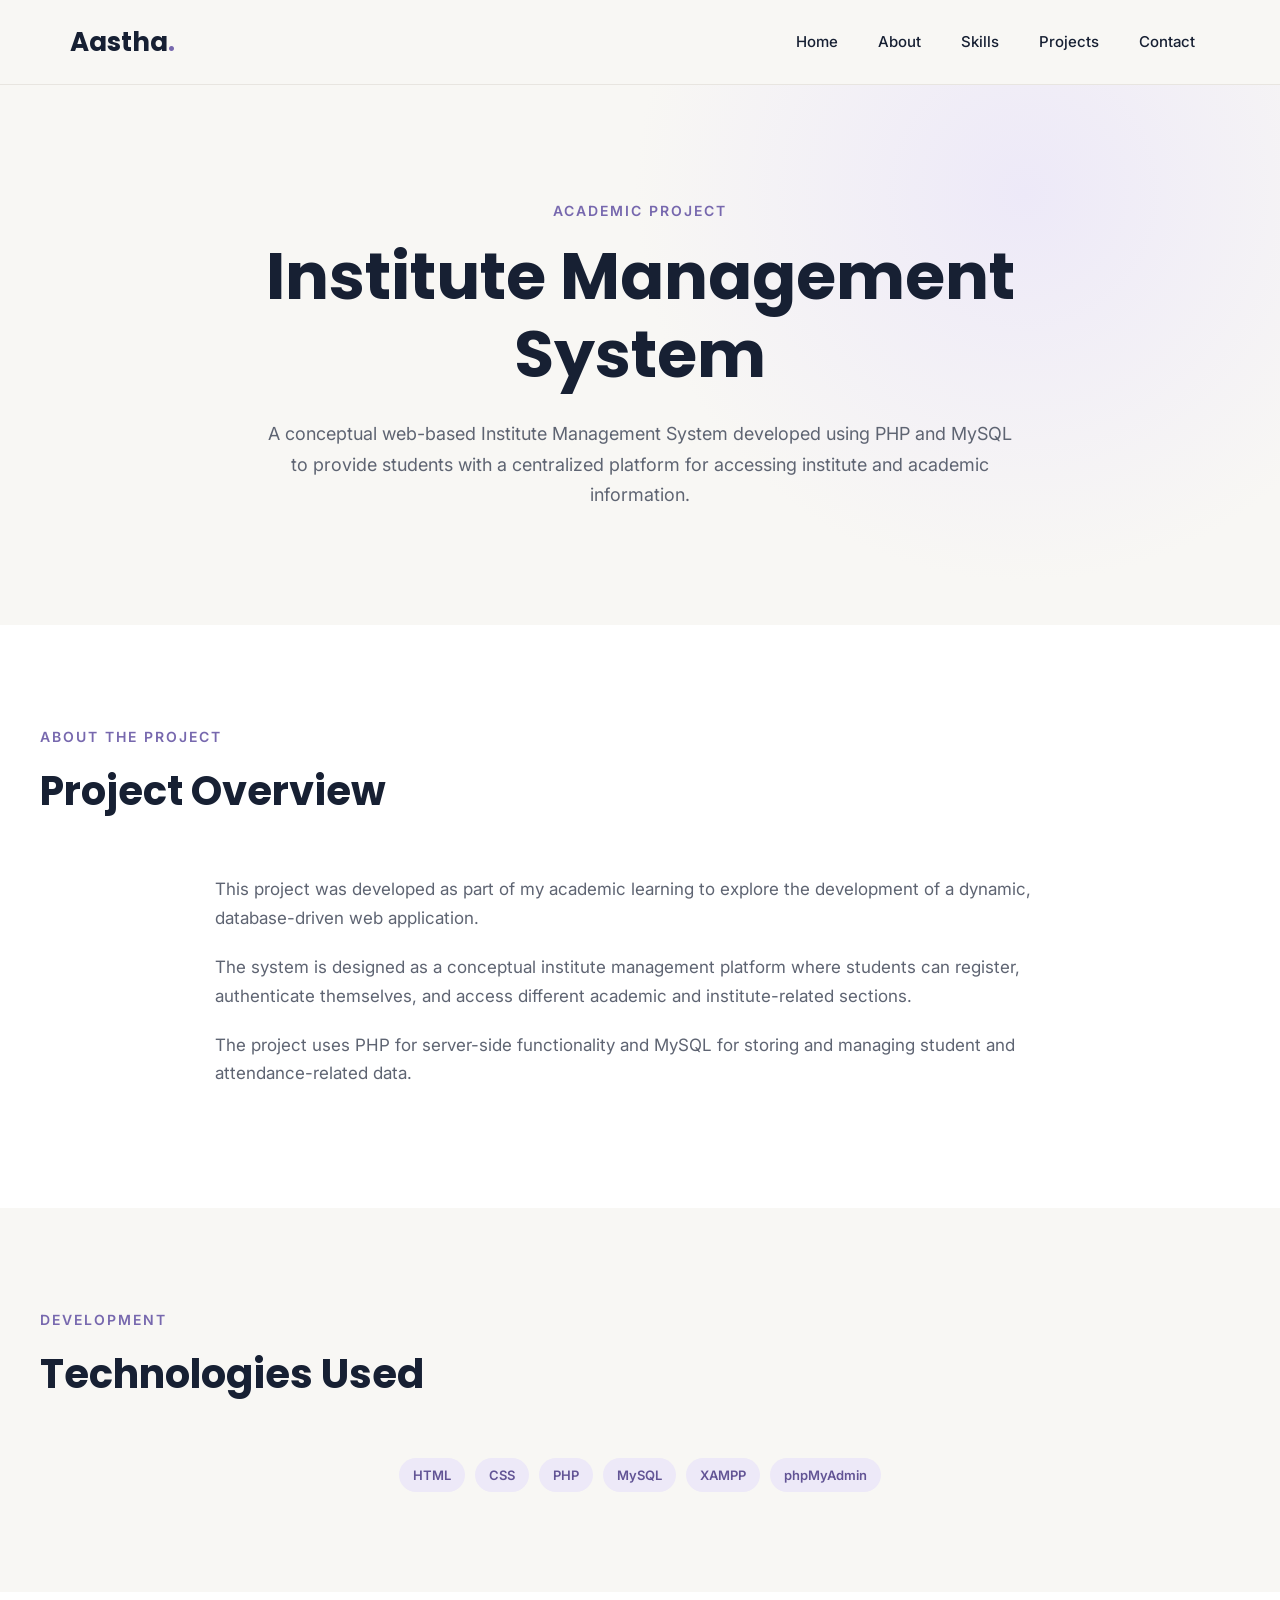
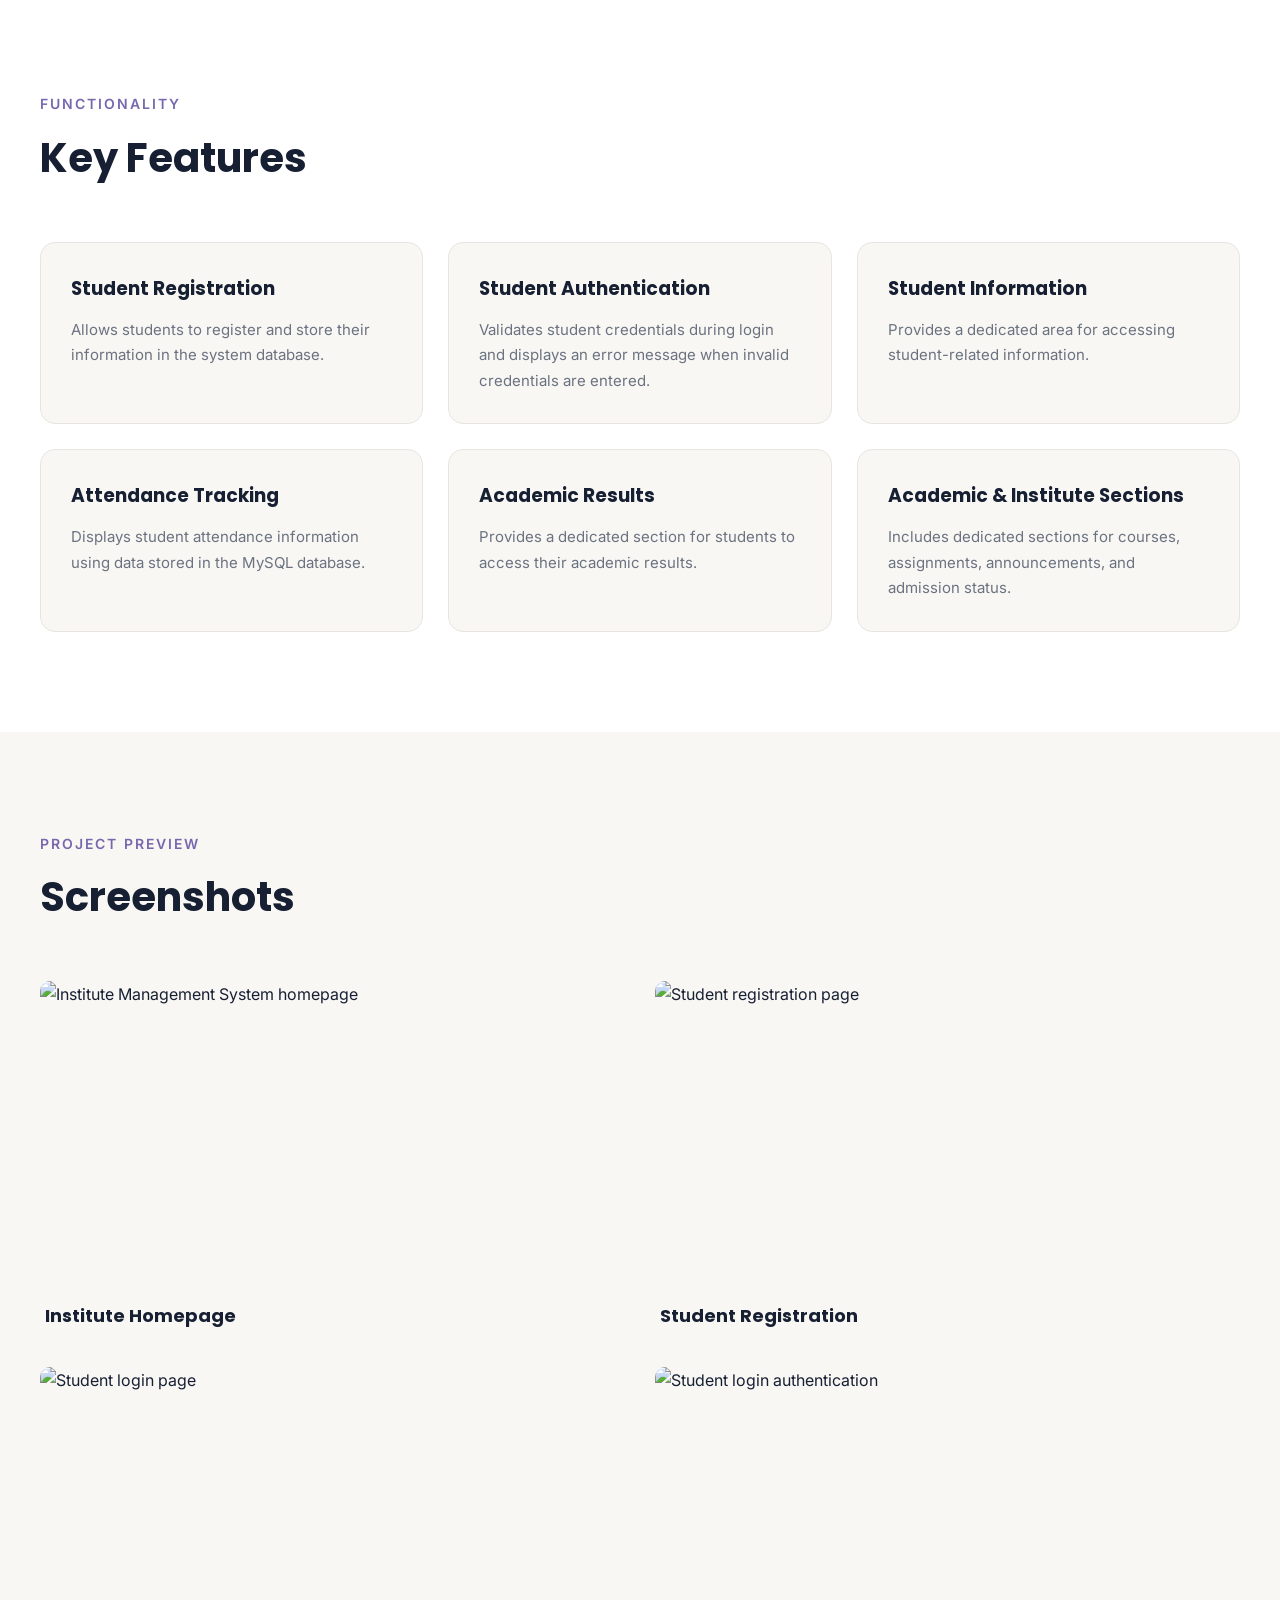
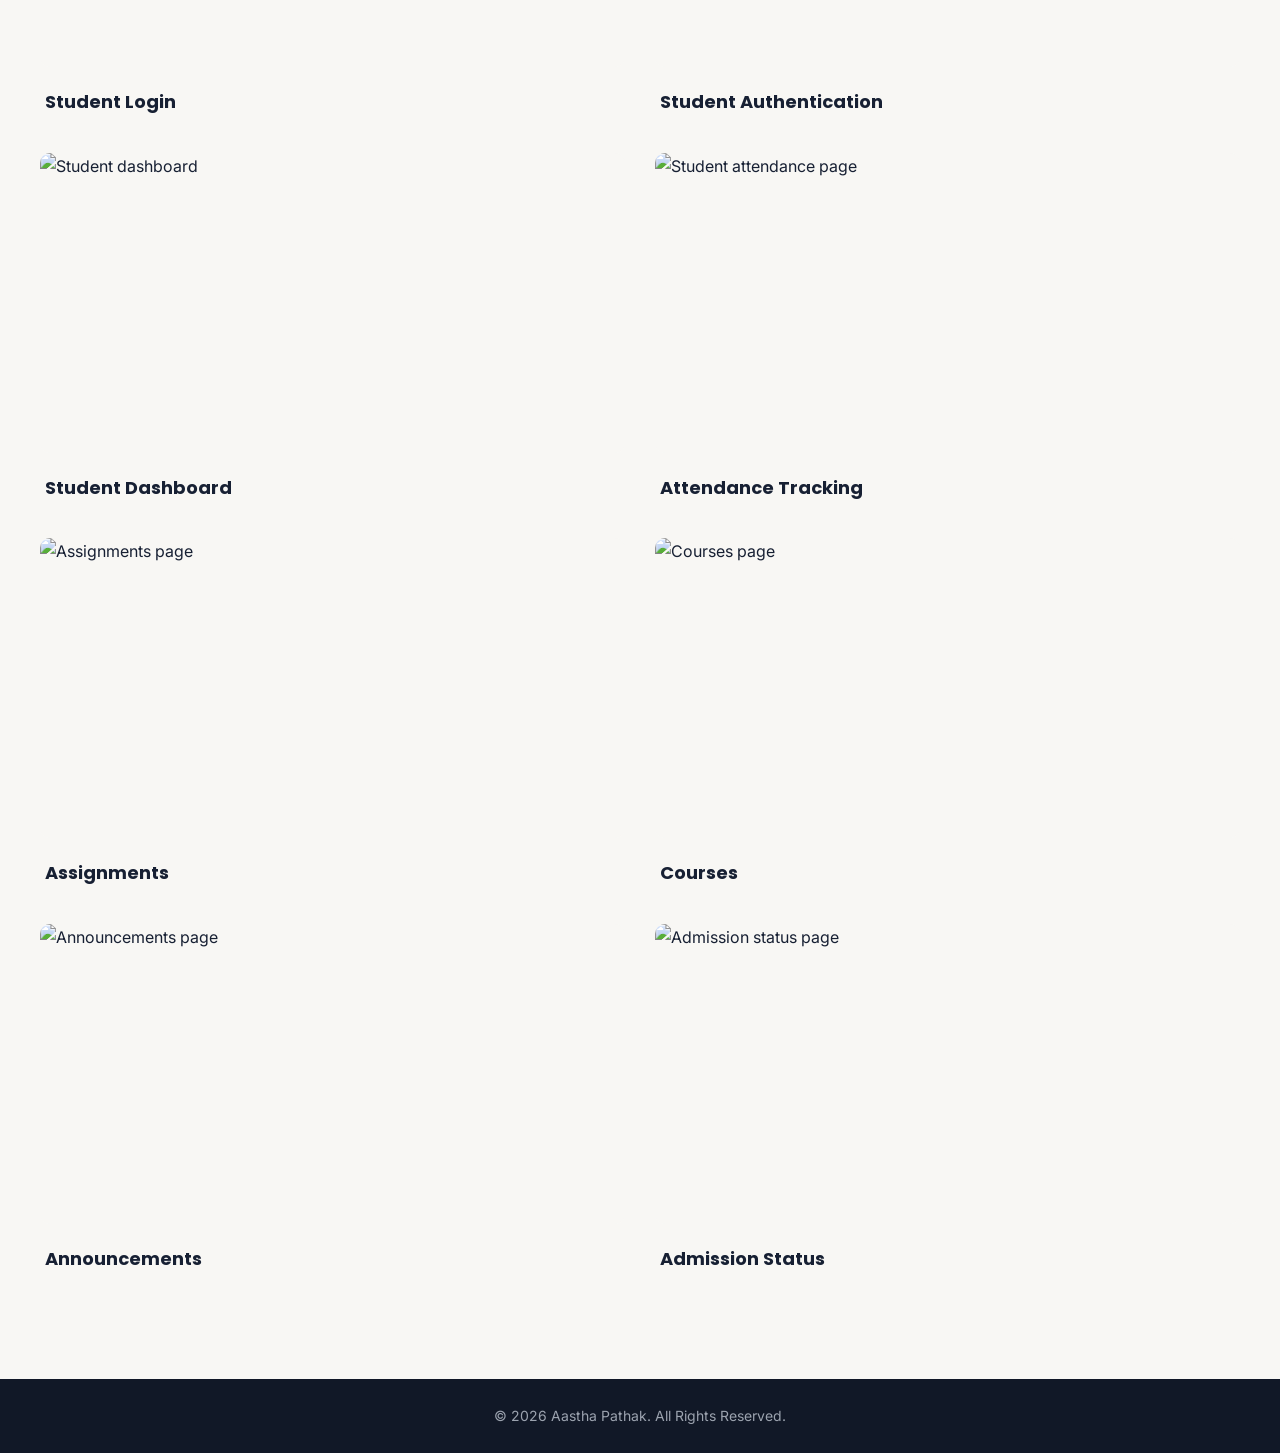
==== project.html @ 31c499fb "Add files via upload" ====
<!DOCTYPE html>
<html lang="en">

<head>

    <meta charset="UTF-8">

    <meta name="viewport" content="width=device-width, initial-scale=1.0">

    <title>Institute Management System | Aastha Pathak</title>

    <!-- Google Fonts -->
    <link rel="preconnect" href="https://fonts.googleapis.com">
    <link rel="preconnect" href="https://fonts.gstatic.com" crossorigin>

    <link
        href="https://fonts.googleapis.com/css2?family=Inter:wght@400;500;600&family=Poppins:wght@500;600;700&display=swap"
        rel="stylesheet">

    <!-- Main CSS -->
    <link rel="stylesheet" href="style.css">

</head>


<body>


    <!-- ==================== NAVIGATION ==================== -->

    <header>

        <nav class="navbar">

            <a href="index.html" class="logo">
                Aastha<span>.</span>
            </a>


            <ul class="nav-links">

                <li>
                    <a href="index.html">Home</a>
                </li>

                <li>
                    <a href="index.html#about">About</a>
                </li>

                <li>
                    <a href="index.html#skills">Skills</a>
                </li>

                <li>
                    <a href="index.html#projects">Projects</a>
                </li>

                <li>
                    <a href="index.html#contact">Contact</a>
                </li>

            </ul>

        </nav>

    </header>



    <!-- ==================== PROJECT HERO ==================== -->

    <section class="project-hero">

        <div class="project-hero-content">

            <p class="section-label">
                Academic Project
            </p>

            <h1>
                Institute Management System
            </h1>

            <p>
                A conceptual web-based Institute Management System
                developed using PHP and MySQL to provide students
                with a centralized platform for accessing institute
                and academic information.
            </p>

        </div>

    </section>



    <!-- ==================== PROJECT OVERVIEW ==================== -->

    <section class="section project-overview">

        <div class="section-heading">

            <p class="section-label">
                About The Project
            </p>

            <h2>
                Project Overview
            </h2>

        </div>


        <div class="project-overview-content">

            <p>
                This project was developed as part of my academic
                learning to explore the development of a dynamic,
                database-driven web application.
            </p>


            <p>
                The system is designed as a conceptual institute
                management platform where students can register,
                authenticate themselves, and access different
                academic and institute-related sections.
            </p>


            <p>
                The project uses PHP for server-side functionality
                and MySQL for storing and managing student and
                attendance-related data.
            </p>

        </div>

    </section>



    <!-- ==================== TECHNOLOGIES ==================== -->

    <section class="section project-tech">

        <div class="section-heading">

            <p class="section-label">
                Development
            </p>

            <h2>
                Technologies Used
            </h2>

        </div>


        <div class="technologies project-tech-list">

            <span>HTML</span>

            <span>CSS</span>

            <span>PHP</span>

            <span>MySQL</span>

            <span>XAMPP</span>

            <span>phpMyAdmin</span>

        </div>

    </section>



    <!-- ==================== FEATURES ==================== -->

    <section class="section project-features">

        <div class="section-heading">

            <p class="section-label">
                Functionality
            </p>

            <h2>
                Key Features
            </h2>

        </div>


        <div class="features-container">


            <div class="feature-card">

                <h3>
                    Student Registration
                </h3>

                <p>
                    Allows students to register and store their
                    information in the system database.
                </p>

            </div>



            <div class="feature-card">

                <h3>
                    Student Authentication
                </h3>

                <p>
                    Validates student credentials during login
                    and displays an error message when invalid
                    credentials are entered.
                </p>

            </div>



            <div class="feature-card">

                <h3>
                    Student Information
                </h3>

                <p>
                    Provides a dedicated area for accessing
                    student-related information.
                </p>

            </div>



            <div class="feature-card">

                <h3>
                    Attendance Tracking
                </h3>

                <p>
                    Displays student attendance information
                    using data stored in the MySQL database.
                </p>

            </div>



            <div class="feature-card">

                <h3>
                    Academic Results
                </h3>

                <p>
                    Provides a dedicated section for students
                    to access their academic results.
                </p>

            </div>



            <div class="feature-card">

                <h3>
                    Academic & Institute Sections
                </h3>

                <p>
                    Includes dedicated sections for courses,
                    assignments, announcements, and admission status.
                </p>

            </div>


        </div>

    </section>



    <!-- ==================== SCREENSHOTS ==================== -->

    <section class="section screenshots-section">

        <div class="section-heading">

            <p class="section-label">
                Project Preview
            </p>

            <h2>
                Screenshots
            </h2>

        </div>


        <div class="screenshots-container">


            <div class="screenshot-card">

                <img src="images/Home.jpg" alt="Institute Management System homepage">

                <h3>
                    Institute Homepage
                </h3>

            </div>


            <div class="screenshot-card">

                <img src="images/Registration.jpg" alt="Student registration page">

                <h3>
                    Student Registration
                </h3>

            </div>


            <div class="screenshot-card">

                <img src="images/Studentlogin.jpg" alt="Student login page">

                <h3>
                    Student Login
                </h3>

            </div>

            <div class="screenshot-card">
                <img src="images/Studentloginauthentication.jpg" alt="Student login authentication">

                <h3>
                    Student Authentication
                </h3>
            </div>


            <div class="screenshot-card">

                <img src="images/dashboard.jpg" alt="Student dashboard">

                <h3>
                    Student Dashboard
                </h3>

            </div>


            <div class="screenshot-card">

                <img src="images/Attendance.jpg" alt="Student attendance page">

                <h3>
                    Attendance Tracking
                </h3>

            </div>


            <div class="screenshot-card">

                <img src="images/Assignments.jpg" alt="Assignments page">

                <h3>
                    Assignments
                </h3>

            </div>


            <div class="screenshot-card">

                <img src="images/Courses.jpg" alt="Courses page">

                <h3>
                    Courses
                </h3>

            </div>


            <div class="screenshot-card">

                <img src="images/Announcement.jpg" alt="Announcements page">

                <h3>
                    Announcements
                </h3>

            </div>


            <div class="screenshot-card">

                <img src="images/Admission_status.jpg" alt="Admission status page">

                <h3>
                    Admission Status
                </h3>

            </div>


        </div>

    </section>



    <!-- ==================== FOOTER ==================== -->

    <footer>

        <p>
            © 2026 Aastha Pathak. All Rights Reserved.
        </p>

    </footer>


</body>

</html>
---- style.css ----
/* ==================== GENERAL STYLES ==================== */

* {
    margin: 0;
    padding: 0;
    box-sizing: border-box;
}


html {
    scroll-behavior: smooth;
}


body {
    font-family: "Inter", sans-serif;
    color: #172033;
    background-color: #F8F7F4;
    line-height: 1.7;
}


/* ==================== NAVIGATION ==================== */

header {
    background-color: rgba(248, 247, 244, 0.95);
    position: sticky;
    top: 0;
    z-index: 1000;
    border-bottom: 1px solid #E8E5E0;
}


.navbar {
    max-width: 1200px;
    margin: auto;
    padding: 20px 30px;

    display: flex;
    justify-content: space-between;
    align-items: center;
}


.logo {
    font-family: "Poppins", sans-serif;
    font-size: 26px;
    font-weight: 700;
    color: #172033;
    text-decoration: none;
}


.logo span {
    color: #7768AE;
}


.nav-links {
    display: flex;
    list-style: none;
    gap: 10px;
}


.nav-links a {
    display: inline-block;
    padding: 8px 15px;

    color: #172033;
    text-decoration: none;

    font-size: 15px;
    font-weight: 500;

    border-radius: 8px;

    transition: all 0.3s ease;
}


.nav-links a:hover {
    color: #6C5FA4;
    background-color: #EDE9F8;

    transform: translateY(-3px);
}


/* ==================== HERO SECTION ==================== */

/* ==================== HERO SECTION ==================== */

.hero {
    min-height: 90vh;

    max-width: 1200px;

    margin: auto;

    padding: 80px 30px;

    display: flex;

    align-items: center;

    justify-content: space-between;

    gap: 60px;

    position: relative;
}


.hero-content {
    max-width: 650px;

    position: relative;

    z-index: 2;
}


.intro-text {
    color: #7768AE;

    font-size: 18px;

    font-weight: 600;

    margin-bottom: 5px;
}


.hero h1 {
    font-family: "Poppins", sans-serif;

    font-size: clamp(45px, 8vw, 80px);

    line-height: 1.1;

    margin: 10px 0;

    color: #172033;
}


.hero h2 {
    font-family: "Poppins", sans-serif;

    font-size: clamp(22px, 4vw, 32px);

    font-weight: 500;

    color: #6C5FA4;

    margin-bottom: 25px;
}


.hero-description {
    max-width: 650px;

    font-size: 18px;

    color: #5E6472;

    margin-bottom: 35px;
}


/* ==================== HERO VISUAL ==================== */

.hero-visual {
    width: 380px;

    height: 380px;

    position: relative;

    display: flex;

    align-items: center;

    justify-content: center;
}


.visual-card {
    width: 280px;

    padding: 40px 35px;

    background-color: #FFFFFF;

    border: 1px solid #DDD8EC;

    border-radius: 20px;

    box-shadow: 0 20px 50px rgba(30, 25, 60, 0.12);

    position: relative;

    z-index: 2;

    transform: rotate(3deg);

    transition: all 0.4s ease;
}


.visual-card:hover {
    transform: rotate(0deg) translateY(-8px);

    box-shadow: 0 25px 60px rgba(30, 25, 60, 0.18);
}


.code-line {
    padding: 15px 0;

    font-family: "Poppins", sans-serif;

    font-size: 20px;

    font-weight: 600;

    color: #172033;

    border-bottom: 1px solid #EDE9F8;
}


.code-line:last-child {
    border-bottom: none;
}


.code-line span {
    color: #7768AE;
}


/* ==================== DECORATIVE CIRCLES ==================== */

.decorative-circle {
    position: absolute;

    border-radius: 50%;
}


.circle-one {
    width: 180px;

    height: 180px;

    background-color: #EDE9F8;

    top: 20px;

    right: 10px;

    z-index: 1;
}


.circle-two {
    width: 100px;

    height: 100px;

    background-color: #E8A598;

    bottom: 20px;

    left: 20px;

    opacity: 0.6;

    z-index: 1;
}

/* ==================== GENERAL SECTIONS ==================== */

.section {
    padding: 100px 30px;
}


.section-heading {
    max-width: 1200px;
    margin: 0 auto 50px;
}


.section-label {
    color: #7768AE;

    font-size: 14px;

    font-weight: 600;

    text-transform: uppercase;

    letter-spacing: 2px;

    margin-bottom: 8px;
}


.section-heading h2 {
    font-family: "Poppins", sans-serif;

    font-size: 40px;

    color: #172033;
}


/* ==================== ABOUT SECTION ==================== */

.about-section {
    background-color: #FFFFFF;
}


.about-content {
    max-width: 1200px;
    margin: auto;
}


.about-text {
    max-width: 800px;

    color: #5E6472;

    font-size: 17px;
}


.about-text p {
    margin-bottom: 20px;
}


/* ==================== SKILLS SECTION ==================== */

.skills-section {
    background-color: #F8F7F4;
}


.skills-container {
    max-width: 1200px;

    margin: auto;

    display: grid;

    grid-template-columns: repeat(3, 1fr);

    gap: 25px;
}


.skill-card {
    background-color: #FFFFFF;

    padding: 30px;

    border-radius: 15px;

    border: 1px solid #E8E5E0;

    transition: all 0.3s ease;
}


.skill-card:hover {
    transform: translateY(-8px);

    border-color: #C8C3D8;

    box-shadow: 0 15px 30px rgba(30, 25, 60, 0.1);
}


.skill-icon {
    width: 50px;
    height: 50px;

    display: flex;
    align-items: center;
    justify-content: center;

    background-color: #EDE9F8;

    color: #6C5FA4;

    border-radius: 10px;

    font-weight: 700;

    margin-bottom: 20px;
}


.skill-card h3 {
    font-family: "Poppins", sans-serif;

    margin-bottom: 10px;
}


.skill-card p {
    color: #6B7280;

    font-size: 15px;
}


/* ==================== PROJECT SECTION ==================== */

.projects-section {
    background-color: #FFFFFF;
}


.project-card {
    max-width: 1200px;

    margin: auto;

    padding: 50px;

    border-radius: 20px;

    background:
        linear-gradient(135deg,
            #F1EEF9,
            #FFFFFF);

    border: 1px solid #DDD8EC;

    transition: all 0.3s ease;
}


.project-card:hover {
    transform: translateY(-8px);

    box-shadow: 0 20px 40px rgba(30, 25, 60, 0.1);
}


.project-content {
    max-width: 750px;
}


.project-number {
    color: #7768AE;

    font-size: 13px;

    font-weight: 700;

    letter-spacing: 2px;

    margin-bottom: 10px;
}


.project-card h3 {
    font-family: "Poppins", sans-serif;

    font-size: 32px;

    margin-bottom: 20px;
}


.project-card p {
    color: #5E6472;

    margin-bottom: 20px;
}


.technologies {
    display: flex;

    flex-wrap: wrap;

    gap: 10px;

    margin-bottom: 30px;
}


.technologies span {
    padding: 6px 14px;

    background-color: #EDE9F8;

    color: #625495;

    border-radius: 20px;

    font-size: 13px;

    font-weight: 600;
}


/* ==================== EDUCATION SECTION ==================== */

.education-section {
    background-color: #F8F7F4;
}


.education-card {
    max-width: 1200px;

    margin: auto;

    padding: 35px;

    background-color: #FFFFFF;

    border-left: 5px solid #7768AE;

    border-radius: 10px;

    box-shadow: 0 5px 20px rgba(30, 25, 60, 0.05);
}


.education-year {
    color: #7768AE;

    font-weight: 700;

    margin-bottom: 5px;
}


.education-card h3 {
    font-family: "Poppins", sans-serif;

    font-size: 24px;

    margin-bottom: 5px;
}


.education-card p {
    color: #6B7280;
}


/* ==================== CONTACT SECTION ==================== */

/* ==================== CONTACT SECTION ==================== */

.contact-section {
    background-color: #F8F7F4;
}


.contact-content {
    max-width: 750px;

    margin: auto;

    text-align: center;
}


.contact-content > p {
    color: #5E6472;

    font-size: 17px;

    line-height: 1.8;

    margin-bottom: 35px;
}


.contact-links {
    display: flex;

    justify-content: center;

    gap: 20px;

    flex-wrap: wrap;
}


.contact-item {
    display: flex;

    align-items: center;

    gap: 10px;

    padding: 14px 22px;

    background-color: #FFFFFF;

    color: #172033;

    border: 1px solid #E8E5E0;

    border-radius: 10px;

    text-decoration: none;

    font-weight: 500;

    transition: all 0.3s ease;
}


.contact-item:hover {
    transform: translateY(-5px);

    background-color: #F1EEF9;

    border-color: #C8C3D8;

    box-shadow: 0 10px 25px rgba(30, 25, 60, 0.08);
}


.contact-icon {
    display: flex;

    align-items: center;

    justify-content: center;

    width: 30px;

    height: 30px;

    background-color: #EDE9F8;

    color: #7768AE;

    border-radius: 50%;

    font-size: 14px;

    font-weight: 600;
}


/* ==================== CONTACT MOBILE ==================== */

@media (max-width: 768px) {

    .contact-links {
        flex-direction: column;

        align-items: center;
    }


    .contact-item {
        width: 100%;

        max-width: 300px;

        justify-content: center;
    }

}


/* ==================== FOOTER ==================== */

footer {
    padding: 25px;

    text-align: center;

    background-color: #111827;

    color: #9CA3AF;

    font-size: 14px;
}


/* ==================== RESPONSIVE DESIGN ==================== */

@media (max-width: 768px) {

    .navbar {
        flex-direction: column;

        gap: 15px;
    }


    .nav-links {
        flex-wrap: wrap;

        justify-content: center;
    }


    .hero {
        text-align: center;
    }


    .hero-description {
        margin-left: auto;
        margin-right: auto;
    }


    .hero-buttons {
        justify-content: center;
    }


    .hero-visual {
        width: 300px;
        height: 300px;
    }

    .visual-card {
        width: 240px;
    }


    .skills-container {
        grid-template-columns: 1fr;
    }


    .project-card {
        padding: 30px;
    }


    .section {
        padding: 70px 20px;
    }

}
/* ==================== PROJECT DETAILS PAGE ==================== */


/* Project Hero */

.project-hero {
    min-height: 60vh;

    display: flex;
    align-items: center;

    padding: 80px 30px;

    background:
        radial-gradient(
            circle at 80% 20%,
            #EDE9F8 0%,
            transparent 35%
        );
}


.project-hero-content {
    max-width: 900px;

    margin: auto;

    text-align: center;
}


.project-hero h1 {
    font-family: "Poppins", sans-serif;

    font-size: clamp(40px, 7vw, 65px);

    line-height: 1.2;

    color: #172033;

    margin: 15px 0 25px;
}


.project-hero p:not(.section-label) {
    max-width: 750px;

    margin: auto;

    color: #5E6472;

    font-size: 18px;
}


/* Project Overview */

.project-overview {
    background-color: #FFFFFF;
}


.project-overview-content {
    max-width: 850px;

    margin: auto;

    color: #5E6472;

    font-size: 17px;
}


.project-overview-content p {
    margin-bottom: 20px;
}


/* Technologies */

.project-tech {
    background-color: #F8F7F4;
}


.project-tech-list {
    max-width: 900px;

    margin: auto;

    justify-content: center;
}


/* Features */

.project-features {
    background-color: #FFFFFF;
}


.features-container {
    max-width: 1200px;

    margin: auto;

    display: grid;

    grid-template-columns: repeat(3, 1fr);

    gap: 25px;
}


.feature-card {
    padding: 30px;

    background-color: #F8F7F4;

    border: 1px solid #E8E5E0;

    border-radius: 15px;

    transition: all 0.3s ease;
}


.feature-card:hover {
    transform: translateY(-7px);

    background-color: #F1EEF9;

    border-color: #C8C3D8;

    box-shadow: 0 15px 30px rgba(30, 25, 60, 0.08);
}


.feature-card h3 {
    font-family: "Poppins", sans-serif;

    margin-bottom: 12px;

    color: #172033;
}


.feature-card p {
    color: #6B7280;

    font-size: 15px;
}


/* Screenshots */

.screenshots-section {
    background-color: #F8F7F4;
}


.screenshots-container {
    max-width: 1200px;

    margin: auto;

    display: grid;

    grid-template-columns: repeat(2, 1fr);

    gap: 30px;
}


.screenshot-card img {
    width: 100%;
    height: 300px;
    object-fit: contain;
    display: block;
    border-radius: 10px;
    margin-bottom: 15px;
    background-color: #F8F7F4;
}


.screenshot-card:hover {
    transform: translateY(-7px);

    box-shadow: 0 15px 30px rgba(30, 25, 60, 0.1);
}


.screenshot-placeholder {
    min-height: 250px;

    display: flex;

    align-items: center;

    justify-content: center;

    background-color: #EDE9F8;

    color: #7768AE;

    border-radius: 10px;

    font-family: "Poppins", sans-serif;

    font-weight: 600;

    margin-bottom: 15px;
}


.screenshot-card h3 {
    font-family: "Poppins", sans-serif;

    font-size: 18px;

    padding: 5px;
}


/* Learning Section */

.learning-section {
    background-color: #FFFFFF;
}


.learning-content {
    max-width: 850px;

    margin: auto;

    color: #5E6472;

    font-size: 17px;
}


.learning-content p {
    margin-bottom: 20px;
}


/* Back to Portfolio */

.project-back {
    padding: 60px 30px;

    text-align: center;

    background-color: #F8F7F4;
}


/* ==================== PROJECT PAGE MOBILE ==================== */

@media (max-width: 768px) {

    .project-hero {
        min-height: 60vh;

        padding: 70px 20px;
    }


    .project-hero h1 {
        font-size: 40px;
    }


    .features-container {
        grid-template-columns: 1fr;
    }


    .screenshots-container {
        grid-template-columns: 1fr;
    }


    .project-overview-content,
    .learning-content {
        font-size: 16px;
    }

}
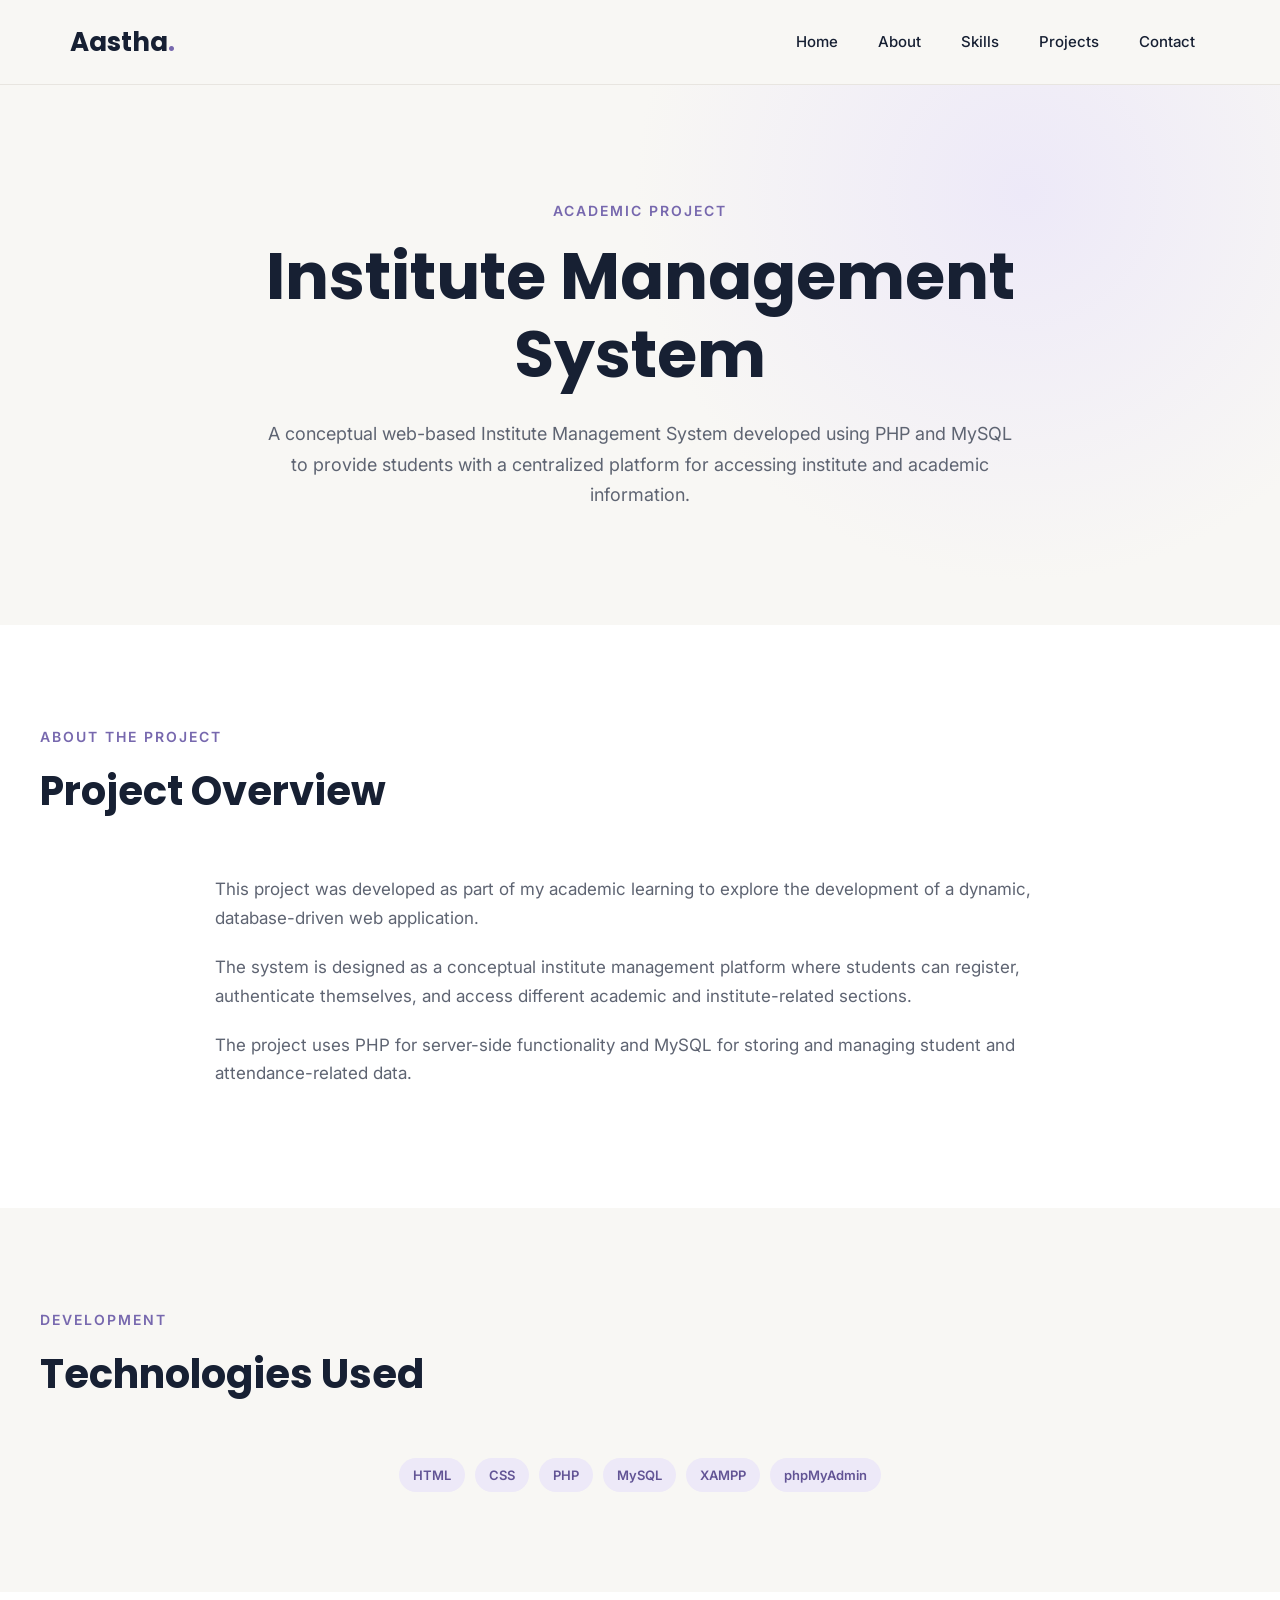
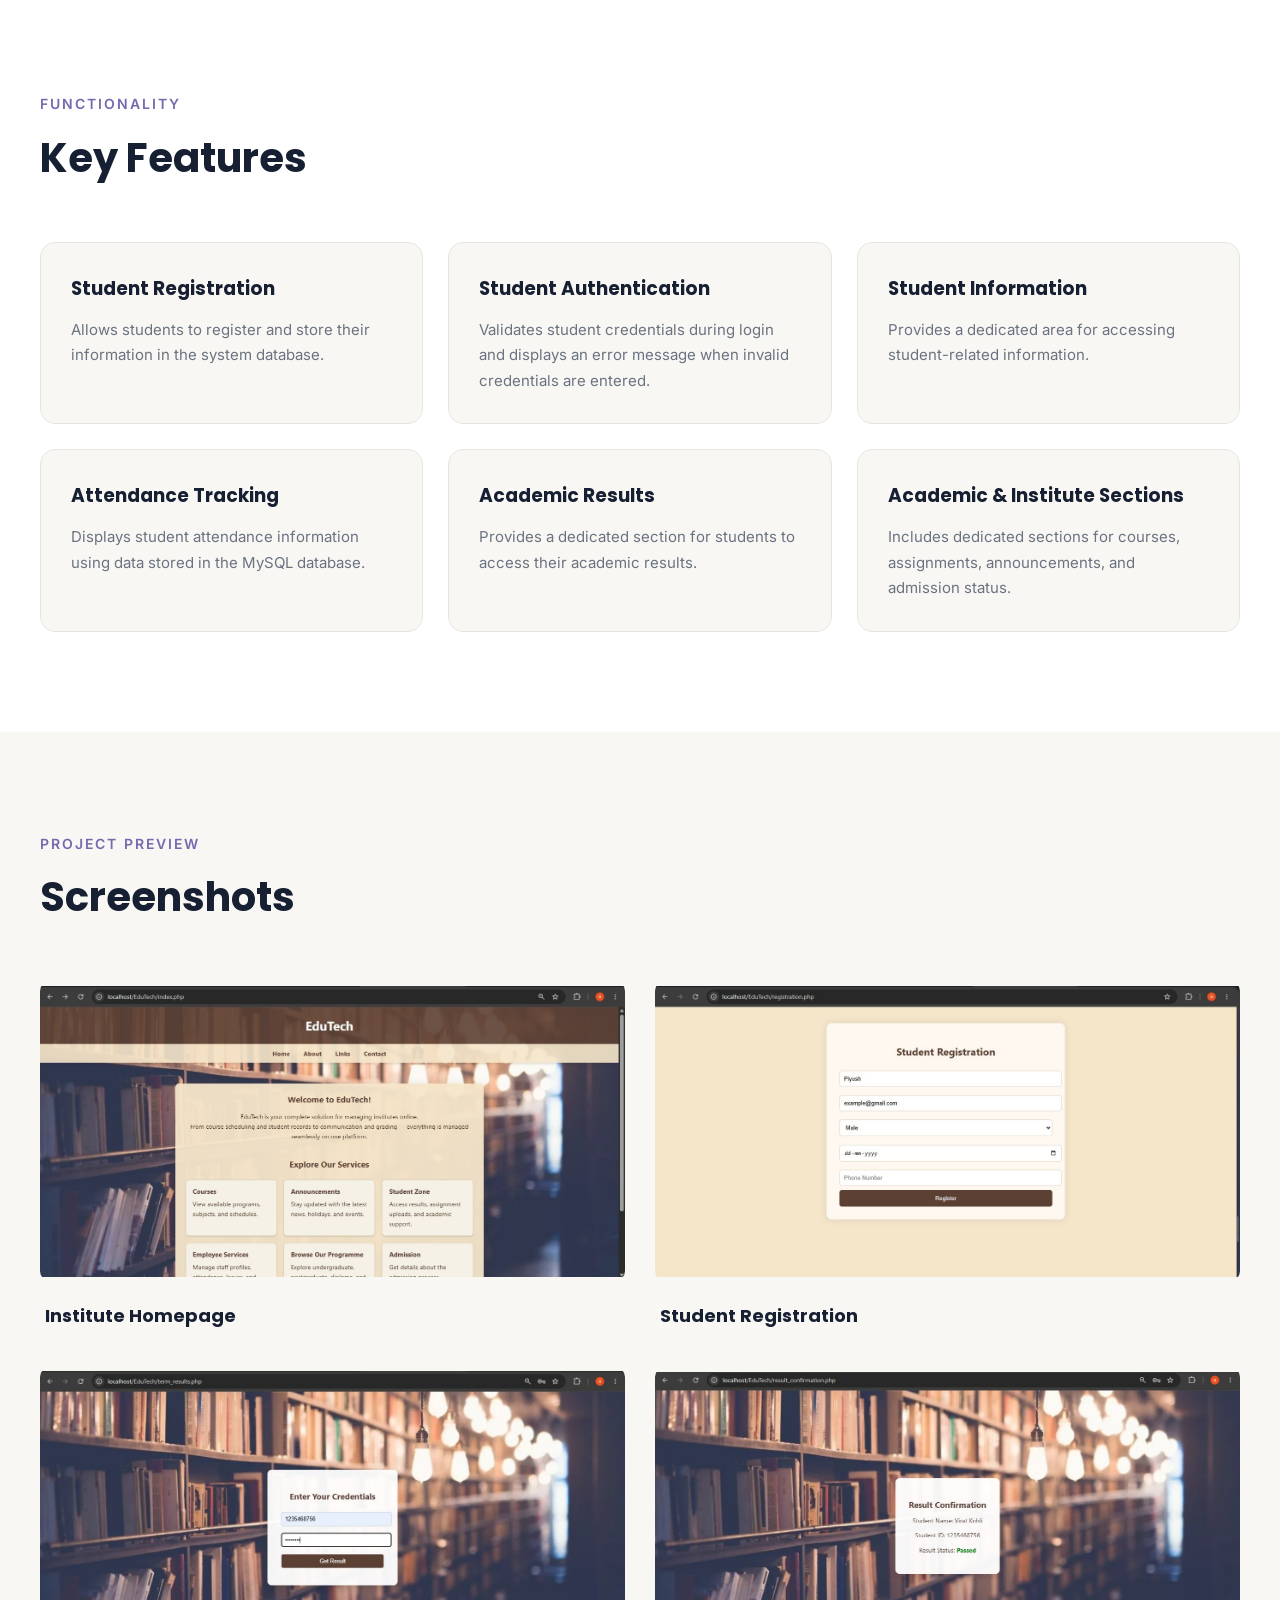
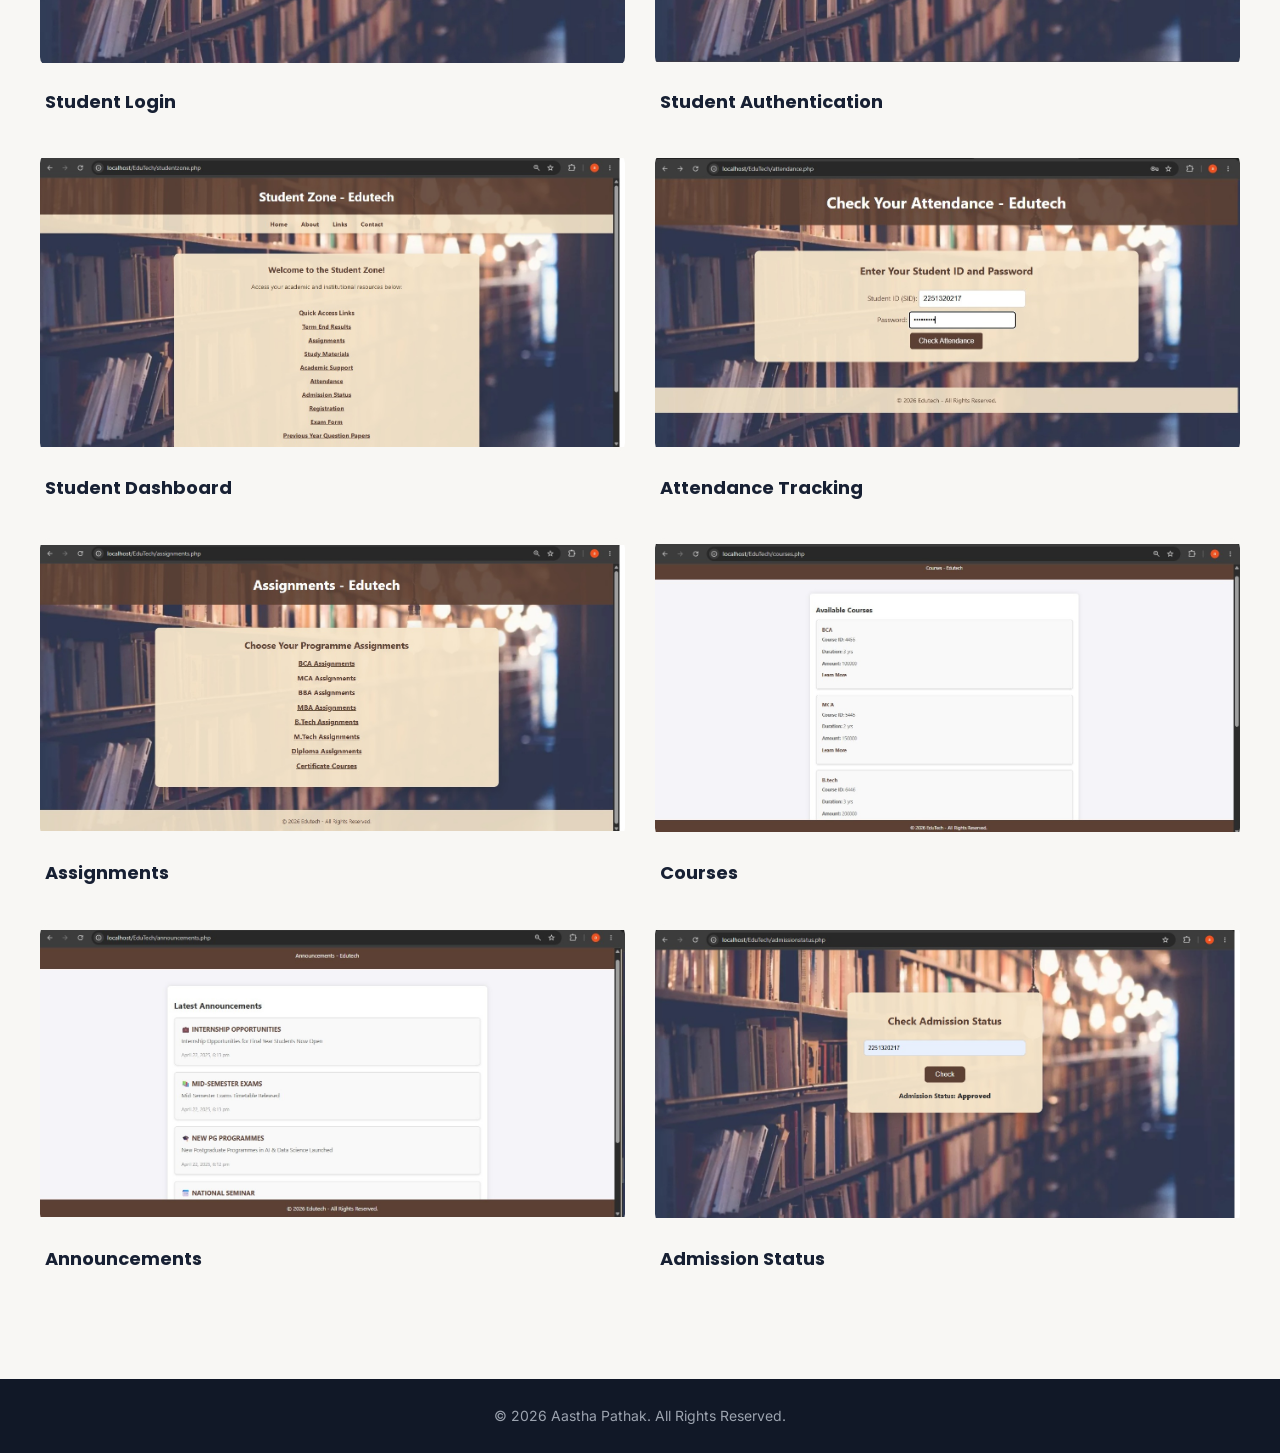
==== commit 3e400ed4: "Update project.html" ====
--- a/project.html
+++ b/project.html
@@ -356,7 +356,7 @@
 
             <div class="screenshot-card">
 
-                <img src="images/dashboard.jpg" alt="Student dashboard">
+                <img src="images/Dashboard.jpg" alt="Student dashboard">
 
                 <h3>
                     Student Dashboard
@@ -439,4 +439,4 @@
 
 </body>
 
-</html>+</html>
